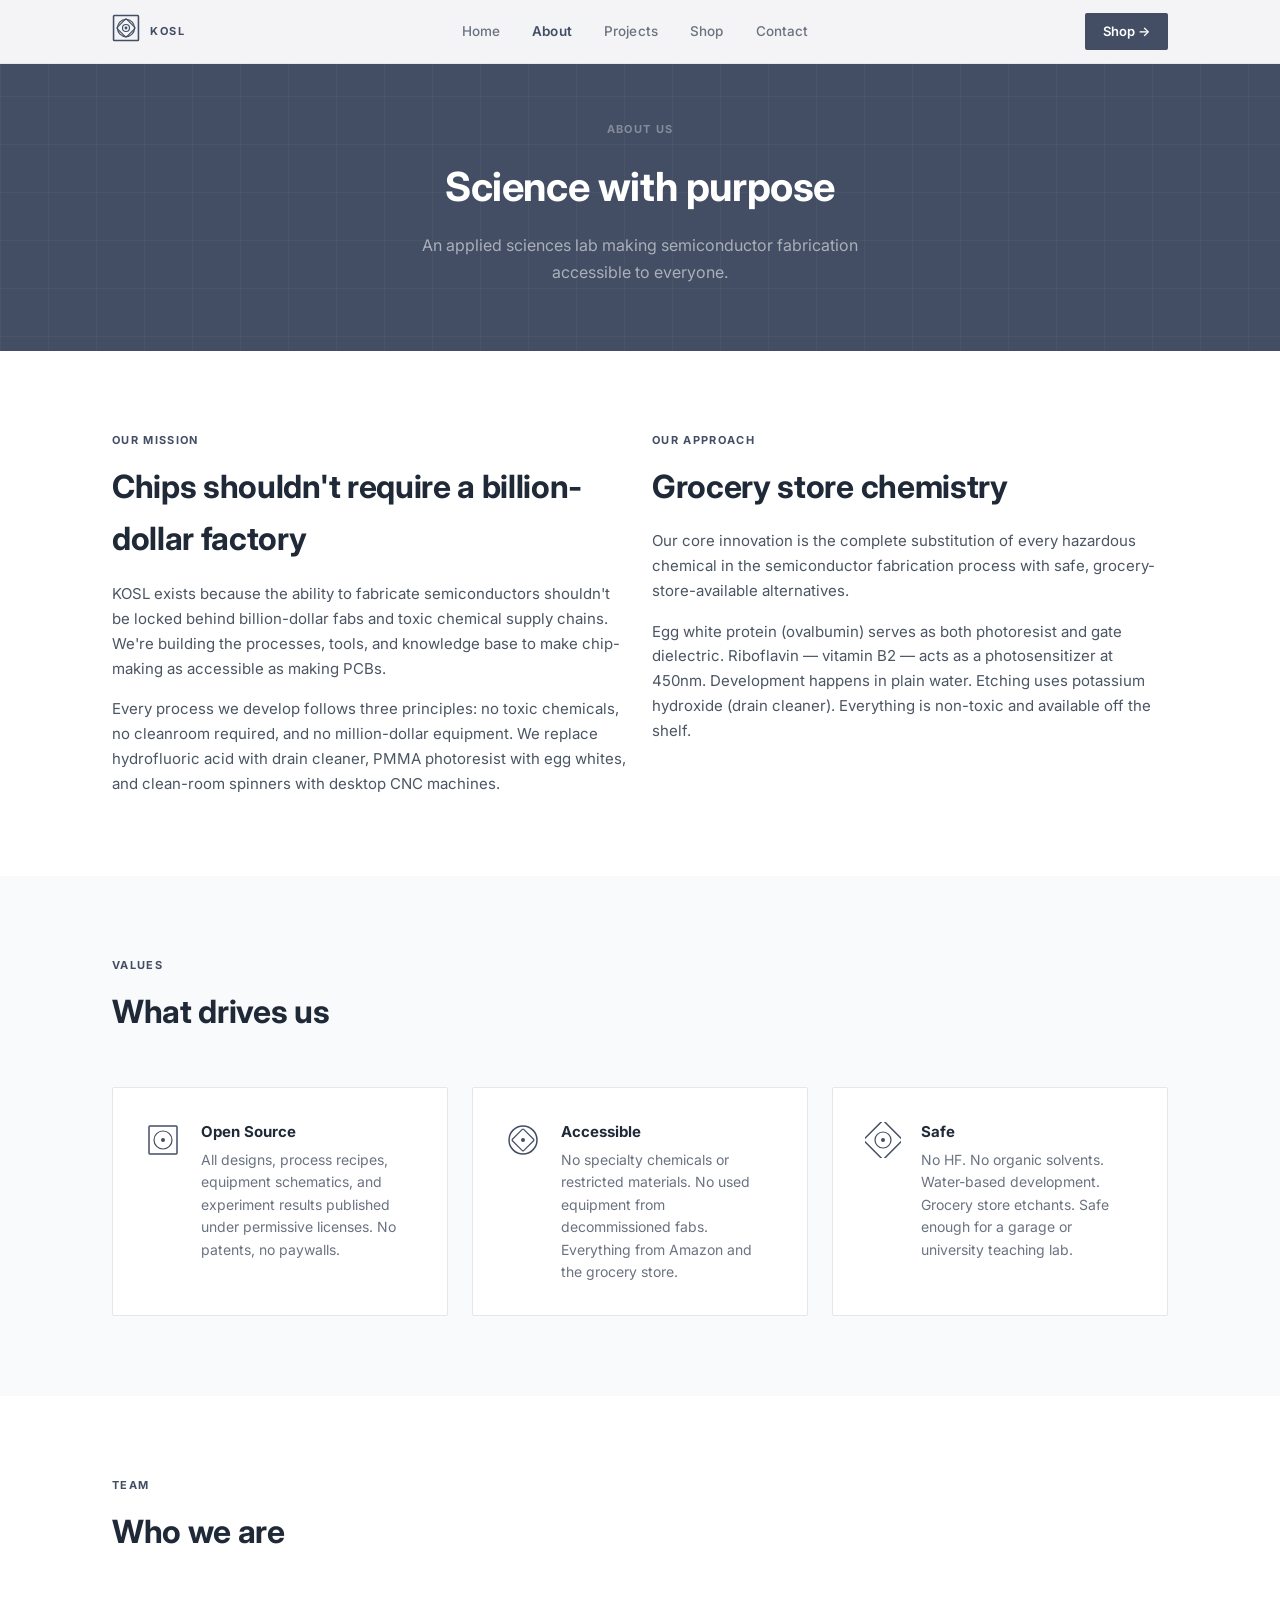
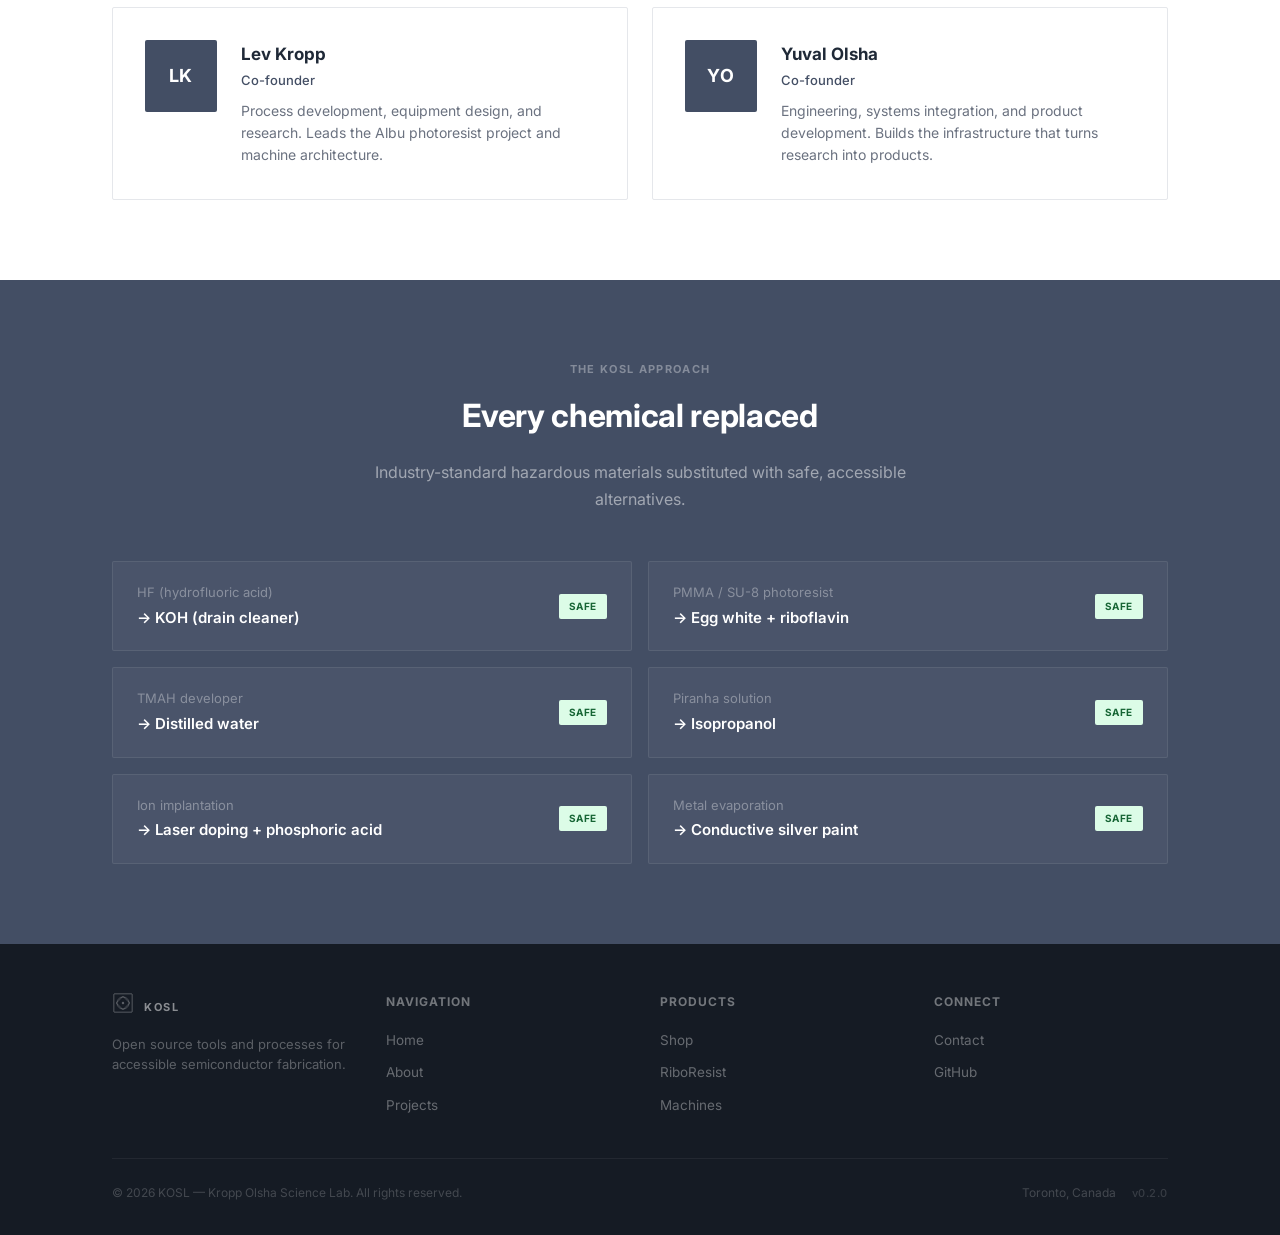
==== about.html @ 6e9d6ae6 "Rebuild as multi-page site with shop v0.2.0 Complete rewrite from single-page to 5-page professional" ====
<!DOCTYPE html>
<html lang="en">
<head>
    <meta charset="UTF-8">
    <meta name="viewport" content="width=device-width, initial-scale=1.0">
    <title>About — KOSL</title>
    <link rel="preconnect" href="https://fonts.googleapis.com">
    <link rel="preconnect" href="https://fonts.gstatic.com" crossorigin>
    <link href="https://fonts.googleapis.com/css2?family=Inter:wght@300;400;500;600;700&display=swap" rel="stylesheet">
    <link rel="icon" type="image/svg+xml" href="data:image/svg+xml,%3Csvg xmlns='http://www.w3.org/2000/svg' viewBox='0 0 32 32'%3E%3Crect x='2' y='2' width='28' height='28' rx='1' fill='none' stroke='%23434e64' stroke-width='2'/%3E%3Ccircle cx='16' cy='16' r='10' fill='none' stroke='%23434e64' stroke-width='1.5'/%3E%3Crect x='8.3' y='8.3' width='15.4' height='15.4' rx='1' fill='none' stroke='%23434e64' stroke-width='1.5' transform='rotate(45 16 16)'/%3E%3Ccircle cx='16' cy='16' r='4' fill='none' stroke='%23434e64' stroke-width='1.5'/%3E%3Ccircle cx='16' cy='16' r='1.5' fill='%23434e64'/%3E%3C/svg%3E">
    <link rel="stylesheet" href="style.css">
</head>
<body>
    <!-- Page Header -->
    <div class="page-header">
        <span class="label">About Us</span>
        <h1>Science with purpose</h1>
        <p>An applied sciences lab making semiconductor fabrication accessible to everyone.</p>
    </div>

    <!-- Mission -->
    <section class="section">
        <div class="container">
            <div class="grid-2 reveal">
                <div>
                    <div class="section-label">Our Mission</div>
                    <h2 class="section-heading">Chips shouldn't require a billion-dollar factory</h2>
                    <p style="margin-bottom: 16px;">
                        KOSL exists because the ability to fabricate semiconductors shouldn't be
                        locked behind billion-dollar fabs and toxic chemical supply chains. We're
                        building the processes, tools, and knowledge base to make chip-making as
                        accessible as making PCBs.
                    </p>
                    <p>
                        Every process we develop follows three principles: no toxic chemicals, no
                        cleanroom required, and no million-dollar equipment. We replace hydrofluoric
                        acid with drain cleaner, PMMA photoresist with egg whites, and clean-room
                        spinners with desktop CNC machines.
                    </p>
                </div>
                <div>
                    <div class="section-label">Our Approach</div>
                    <h2 class="section-heading">Grocery store chemistry</h2>
                    <p style="margin-bottom: 16px;">
                        Our core innovation is the complete substitution of every hazardous chemical
                        in the semiconductor fabrication process with safe, grocery-store-available
                        alternatives.
                    </p>
                    <p>
                        Egg white protein (ovalbumin) serves as both photoresist and gate dielectric.
                        Riboflavin — vitamin B2 — acts as a photosensitizer at 450nm. Development
                        happens in plain water. Etching uses potassium hydroxide (drain cleaner).
                        Everything is non-toxic and available off the shelf.
                    </p>
                </div>
            </div>
        </div>
    </section>

    <!-- Values -->
    <section class="section section-alt">
        <div class="container">
            <div class="section-header reveal">
                <div class="section-label">Values</div>
                <h2 class="section-heading">What drives us</h2>
            </div>
            <div class="grid-3 reveal">
                <div class="card">
                    <div class="value-card">
                        <svg class="value-icon" viewBox="0 0 36 36" width="36" height="36">
                            <rect x="4" y="4" width="28" height="28" rx="1" fill="none" stroke="var(--navy)" stroke-width="1.5"/>
                            <circle cx="18" cy="18" r="9" fill="none" stroke="var(--navy)" stroke-width="1.2"/>
                            <circle cx="18" cy="18" r="2" fill="var(--navy)"/>
                        </svg>
                        <div>
                            <h3>Open Source</h3>
                            <p>All designs, process recipes, equipment schematics, and experiment results published under permissive licenses. No patents, no paywalls.</p>
                        </div>
                    </div>
                </div>
                <div class="card">
                    <div class="value-card">
                        <svg class="value-icon" viewBox="0 0 36 36" width="36" height="36">
                            <circle cx="18" cy="18" r="14" fill="none" stroke="var(--navy)" stroke-width="1.5"/>
                            <rect x="10" y="10" width="16" height="16" rx="1" fill="none" stroke="var(--navy)" stroke-width="1.2" transform="rotate(45 18 18)"/>
                            <circle cx="18" cy="18" r="2" fill="var(--navy)"/>
                        </svg>
                        <div>
                            <h3>Accessible</h3>
                            <p>No specialty chemicals or restricted materials. No used equipment from decommissioned fabs. Everything from Amazon and the grocery store.</p>
                        </div>
                    </div>
                </div>
                <div class="card">
                    <div class="value-card">
                        <svg class="value-icon" viewBox="0 0 36 36" width="36" height="36">
                            <rect x="4" y="4" width="28" height="28" rx="1" fill="none" stroke="var(--navy)" stroke-width="1.5" transform="rotate(45 18 18)"/>
                            <circle cx="18" cy="18" r="8" fill="none" stroke="var(--navy)" stroke-width="1.2"/>
                            <circle cx="18" cy="18" r="2" fill="var(--navy)"/>
                        </svg>
                        <div>
                            <h3>Safe</h3>
                            <p>No HF. No organic solvents. Water-based development. Grocery store etchants. Safe enough for a garage or university teaching lab.</p>
                        </div>
                    </div>
                </div>
            </div>
        </div>
    </section>

    <!-- Team -->
    <section class="section">
        <div class="container">
            <div class="section-header reveal">
                <div class="section-label">Team</div>
                <h2 class="section-heading">Who we are</h2>
            </div>
            <div class="team-grid reveal">
                <div class="card">
                    <div class="team-card">
                        <div class="team-avatar">LK</div>
                        <div class="team-info">
                            <h3>Lev Kropp</h3>
                            <div class="role">Co-founder</div>
                            <p>Process development, equipment design, and research. Leads the Albu photoresist project and machine architecture.</p>
                        </div>
                    </div>
                </div>
                <div class="card">
                    <div class="team-card">
                        <div class="team-avatar">YO</div>
                        <div class="team-info">
                            <h3>Yuval Olsha</h3>
                            <div class="role">Co-founder</div>
                            <p>Engineering, systems integration, and product development. Builds the infrastructure that turns research into products.</p>
                        </div>
                    </div>
                </div>
            </div>
        </div>
    </section>

    <!-- Chemical Substitution -->
    <section class="section section-dark">
        <div class="container">
            <div class="section-header section-header-center reveal">
                <div class="section-label">The KOSL Approach</div>
                <h2 class="section-heading">Every chemical replaced</h2>
                <p class="section-desc">Industry-standard hazardous materials substituted with safe, accessible alternatives.</p>
            </div>
            <div class="grid-2 reveal" style="gap: 16px;">
                <div class="card card-dark" style="padding: 20px 24px;">
                    <div style="display: flex; justify-content: space-between; align-items: center;">
                        <div>
                            <div style="font-size: 13px; color: rgba(255,255,255,0.35); margin-bottom: 2px;">HF (hydrofluoric acid)</div>
                            <div style="font-size: 15px; font-weight: 600; color: white;">→ KOH (drain cleaner)</div>
                        </div>
                        <span class="badge badge-active" style="font-size: 10px;">Safe</span>
                    </div>
                </div>
                <div class="card card-dark" style="padding: 20px 24px;">
                    <div style="display: flex; justify-content: space-between; align-items: center;">
                        <div>
                            <div style="font-size: 13px; color: rgba(255,255,255,0.35); margin-bottom: 2px;">PMMA / SU-8 photoresist</div>
                            <div style="font-size: 15px; font-weight: 600; color: white;">→ Egg white + riboflavin</div>
                        </div>
                        <span class="badge badge-active" style="font-size: 10px;">Safe</span>
                    </div>
                </div>
                <div class="card card-dark" style="padding: 20px 24px;">
                    <div style="display: flex; justify-content: space-between; align-items: center;">
                        <div>
                            <div style="font-size: 13px; color: rgba(255,255,255,0.35); margin-bottom: 2px;">TMAH developer</div>
                            <div style="font-size: 15px; font-weight: 600; color: white;">→ Distilled water</div>
                        </div>
                        <span class="badge badge-active" style="font-size: 10px;">Safe</span>
                    </div>
                </div>
                <div class="card card-dark" style="padding: 20px 24px;">
                    <div style="display: flex; justify-content: space-between; align-items: center;">
                        <div>
                            <div style="font-size: 13px; color: rgba(255,255,255,0.35); margin-bottom: 2px;">Piranha solution</div>
                            <div style="font-size: 15px; font-weight: 600; color: white;">→ Isopropanol</div>
                        </div>
                        <span class="badge badge-active" style="font-size: 10px;">Safe</span>
                    </div>
                </div>
                <div class="card card-dark" style="padding: 20px 24px;">
                    <div style="display: flex; justify-content: space-between; align-items: center;">
                        <div>
                            <div style="font-size: 13px; color: rgba(255,255,255,0.35); margin-bottom: 2px;">Ion implantation</div>
                            <div style="font-size: 15px; font-weight: 600; color: white;">→ Laser doping + phosphoric acid</div>
                        </div>
                        <span class="badge badge-active" style="font-size: 10px;">Safe</span>
                    </div>
                </div>
                <div class="card card-dark" style="padding: 20px 24px;">
                    <div style="display: flex; justify-content: space-between; align-items: center;">
                        <div>
                            <div style="font-size: 13px; color: rgba(255,255,255,0.35); margin-bottom: 2px;">Metal evaporation</div>
                            <div style="font-size: 15px; font-weight: 600; color: white;">→ Conductive silver paint</div>
                        </div>
                        <span class="badge badge-active" style="font-size: 10px;">Safe</span>
                    </div>
                </div>
            </div>
        </div>
    </section>

    <script src="components.js"></script>
</body>
</html>
---- style.css ----
/* ═══════════════════════════════════════════════════
   KOSL — Kropp Olsha Science Lab
   Multi-page site stylesheet v0.2.0
   Brand: Inter, navy #434e64, square 2px radius,
   nested-geometry reticle motif
   ═══════════════════════════════════════════════════ */

*, *::before, *::after {
    margin: 0;
    padding: 0;
    box-sizing: border-box;
}

:root {
    --navy: #434e64;
    --navy-dark: #343d4f;
    --navy-darker: #2a3342;
    --navy-900: #1e2530;
    --navy-950: #151b24;
    --blue: #2563eb;
    --blue-dark: #1d4ed8;
    --blue-light: #dbeafe;
    --blue-50: #eff6ff;
    --green-light: #dcfce7;
    --green-dark: #166534;
    --amber-light: #fef3c7;
    --amber-dark: #92400e;
    --gray-50: #f9fafb;
    --gray-100: #f3f4f6;
    --gray-200: #e5e7eb;
    --gray-300: #d1d5db;
    --gray-400: #9ca3af;
    --gray-500: #6b7280;
    --gray-600: #4b5563;
    --gray-700: #374151;
    --gray-800: #1f2937;
    --gray-900: #111827;
    --white: #ffffff;
    --max-w: 1120px;
    --max-w-narrow: 720px;
    --nav-h: 64px;
    --transition: 0.25s ease;
}

html {
    scroll-behavior: smooth;
}

body {
    font-family: 'Inter', -apple-system, BlinkMacSystemFont, sans-serif;
    font-size: 15px;
    line-height: 1.65;
    color: var(--gray-600);
    background: var(--white);
    -webkit-font-smoothing: antialiased;
    -moz-osx-font-smoothing: grayscale;
}

a { color: var(--blue); text-decoration: none; }
a:hover { color: var(--blue-dark); }
img { max-width: 100%; display: block; }

/* ═══════════════ LAYOUT ═══════════════ */

.container {
    max-width: var(--max-w);
    margin: 0 auto;
    padding: 0 32px;
}

.container-narrow {
    max-width: var(--max-w-narrow);
    margin: 0 auto;
    padding: 0 32px;
}

/* ═══════════════ NAVIGATION ═══════════════ */

nav {
    position: fixed;
    top: 0;
    left: 0;
    right: 0;
    z-index: 100;
    height: var(--nav-h);
    background: rgba(255, 255, 255, 0.94);
    backdrop-filter: blur(16px);
    -webkit-backdrop-filter: blur(16px);
    border-bottom: 1px solid var(--gray-200);
}

.nav-inner {
    max-width: var(--max-w);
    margin: 0 auto;
    padding: 0 32px;
    height: 100%;
    display: flex;
    align-items: center;
    justify-content: space-between;
}

.nav-logo {
    display: flex;
    align-items: center;
    gap: 10px;
    text-decoration: none;
}

.nav-logo-text {
    font-size: 11px;
    font-weight: 700;
    letter-spacing: 0.14em;
    color: var(--navy);
    text-transform: uppercase;
}

.nav-links {
    display: flex;
    gap: 0;
    list-style: none;
}

.nav-links a {
    display: block;
    padding: 8px 16px;
    font-size: 13.5px;
    font-weight: 500;
    color: var(--gray-500);
    text-decoration: none;
    letter-spacing: 0.01em;
    border-radius: 2px;
    transition: color var(--transition), background var(--transition);
}

.nav-links a:hover {
    color: var(--gray-800);
    background: var(--gray-50);
}

.nav-links a.active {
    color: var(--navy);
    background: var(--gray-100);
    font-weight: 600;
}

.nav-cta {
    display: inline-flex;
    align-items: center;
    gap: 6px;
    padding: 8px 18px;
    background: var(--navy);
    color: var(--white) !important;
    font-size: 13px;
    font-weight: 600;
    border-radius: 2px;
    transition: background var(--transition);
    text-decoration: none;
}

.nav-cta:hover {
    background: var(--navy-dark) !important;
    color: var(--white) !important;
}

/* Mobile nav toggle */
.nav-toggle {
    display: none;
    background: none;
    border: none;
    cursor: pointer;
    padding: 8px;
    color: var(--navy);
}

.nav-toggle svg {
    width: 24px;
    height: 24px;
    stroke: currentColor;
    stroke-width: 2;
    fill: none;
}

/* ═══════════════ PAGE HEADER ═══════════════ */

.page-header {
    background: var(--navy);
    padding: 120px 32px 64px;
    text-align: center;
    position: relative;
    overflow: hidden;
}

.page-header::before {
    content: '';
    position: absolute;
    inset: 0;
    background-image:
        linear-gradient(rgba(255,255,255,0.03) 1px, transparent 1px),
        linear-gradient(90deg, rgba(255,255,255,0.03) 1px, transparent 1px);
    background-size: 48px 48px;
    pointer-events: none;
}

.page-header h1 {
    font-size: 40px;
    font-weight: 700;
    color: var(--white);
    letter-spacing: -0.01em;
    position: relative;
    margin-bottom: 12px;
}

.page-header p {
    font-size: 16px;
    color: rgba(255, 255, 255, 0.55);
    max-width: 480px;
    margin: 0 auto;
    position: relative;
    line-height: 1.7;
}

.page-header .label {
    font-size: 11px;
    font-weight: 700;
    letter-spacing: 0.12em;
    color: rgba(255, 255, 255, 0.35);
    text-transform: uppercase;
    margin-bottom: 16px;
    display: block;
    position: relative;
}

/* ═══════════════ HERO (Home only) ═══════════════ */

.hero {
    position: relative;
    background: var(--navy);
    min-height: 600px;
    display: flex;
    align-items: center;
    justify-content: center;
    text-align: center;
    padding: 140px 32px 100px;
    overflow: hidden;
}

.hero::before {
    content: '';
    position: absolute;
    inset: 0;
    background-image:
        linear-gradient(rgba(255,255,255,0.025) 1px, transparent 1px),
        linear-gradient(90deg, rgba(255,255,255,0.025) 1px, transparent 1px);
    background-size: 48px 48px;
    pointer-events: none;
}

#hero-canvas {
    position: absolute;
    inset: 0;
    width: 100%;
    height: 100%;
    pointer-events: none;
}

.hero-content {
    position: relative;
    z-index: 1;
    max-width: 680px;
}

.hero-mark {
    margin: 0 auto 32px;
    opacity: 0.85;
    animation: fadeIn 0.8s ease forwards;
}

.hero h1 {
    font-size: clamp(36px, 5vw, 52px);
    font-weight: 700;
    color: var(--white);
    letter-spacing: 0.06em;
    margin-bottom: 20px;
    animation: fadeUp 0.7s ease 0.15s both;
}

.hero-sub {
    font-size: 17px;
    font-weight: 400;
    color: rgba(255, 255, 255, 0.55);
    max-width: 480px;
    margin: 0 auto 40px;
    line-height: 1.75;
    animation: fadeUp 0.7s ease 0.3s both;
}

.hero-actions {
    display: flex;
    gap: 12px;
    justify-content: center;
    flex-wrap: wrap;
    animation: fadeUp 0.7s ease 0.45s both;
}

/* ═══════════════ BUTTONS ═══════════════ */

.btn {
    display: inline-flex;
    align-items: center;
    gap: 8px;
    padding: 12px 28px;
    font-family: inherit;
    font-size: 14px;
    font-weight: 600;
    border-radius: 2px;
    text-decoration: none;
    cursor: pointer;
    border: none;
    transition: all var(--transition);
}

.btn-primary {
    background: var(--white);
    color: var(--navy);
}

.btn-primary:hover {
    background: var(--gray-100);
    color: var(--navy-dark);
}

.btn-secondary {
    background: rgba(255, 255, 255, 0.08);
    color: rgba(255, 255, 255, 0.8);
    border: 1px solid rgba(255, 255, 255, 0.15);
}

.btn-secondary:hover {
    background: rgba(255, 255, 255, 0.14);
    color: var(--white);
}

.btn-navy {
    background: var(--navy);
    color: var(--white);
}

.btn-navy:hover {
    background: var(--navy-dark);
    color: var(--white);
}

.btn-outline {
    background: transparent;
    color: var(--navy);
    border: 1px solid var(--gray-300);
}

.btn-outline:hover {
    border-color: var(--navy);
    background: var(--gray-50);
    color: var(--navy);
}

.btn-sm {
    padding: 8px 18px;
    font-size: 13px;
}

.btn-lg {
    padding: 14px 36px;
    font-size: 15px;
}

.btn-block {
    width: 100%;
    justify-content: center;
}

/* ═══════════════ SECTIONS ═══════════════ */

.section {
    padding: 80px 0;
}

.section-alt {
    background: var(--gray-50);
}

.section-dark {
    background: var(--navy);
    color: var(--white);
}

.section-darker {
    background: var(--navy-900);
    color: var(--white);
}

.section-label {
    font-size: 11px;
    font-weight: 700;
    letter-spacing: 0.12em;
    text-transform: uppercase;
    color: var(--navy);
    margin-bottom: 12px;
}

.section-dark .section-label,
.section-darker .section-label {
    color: rgba(255, 255, 255, 0.35);
}

.section-heading {
    font-size: 32px;
    font-weight: 700;
    color: var(--gray-800);
    letter-spacing: -0.01em;
    margin-bottom: 16px;
}

.section-dark .section-heading,
.section-darker .section-heading {
    color: var(--white);
}

.section-desc {
    font-size: 16px;
    color: var(--gray-500);
    max-width: 540px;
    line-height: 1.7;
}

.section-dark .section-desc {
    color: rgba(255, 255, 255, 0.5);
}

.section-header {
    margin-bottom: 48px;
}

.section-header-center {
    text-align: center;
}

.section-header-center .section-desc {
    margin: 0 auto;
}

/* ═══════════════ GRID HELPERS ═══════════════ */

.grid-2 {
    display: grid;
    grid-template-columns: 1fr 1fr;
    gap: 24px;
}

.grid-3 {
    display: grid;
    grid-template-columns: repeat(3, 1fr);
    gap: 24px;
}

.grid-4 {
    display: grid;
    grid-template-columns: repeat(4, 1fr);
    gap: 24px;
}

/* ═══════════════ CARDS ═══════════════ */

.card {
    background: var(--white);
    border: 1px solid var(--gray-200);
    border-radius: 2px;
    padding: 32px;
    transition: box-shadow var(--transition), transform var(--transition), border-color var(--transition);
}

.card:hover {
    box-shadow: 0 8px 28px rgba(0, 0, 0, 0.08);
    transform: translateY(-2px);
    border-color: var(--gray-300);
}

.card-dark {
    background: rgba(255, 255, 255, 0.04);
    border-color: rgba(255, 255, 255, 0.08);
}

.card-dark:hover {
    background: rgba(255, 255, 255, 0.07);
    border-color: rgba(255, 255, 255, 0.14);
    box-shadow: 0 8px 28px rgba(0, 0, 0, 0.25);
}

.card-featured {
    border-color: var(--navy);
    position: relative;
}

.card-featured::before {
    content: '';
    position: absolute;
    top: 0;
    left: 0;
    right: 0;
    height: 3px;
    background: var(--navy);
}

/* ═══════════════ BADGES ═══════════════ */

.badge {
    display: inline-block;
    font-size: 11px;
    font-weight: 700;
    letter-spacing: 0.06em;
    text-transform: uppercase;
    padding: 4px 10px;
    border-radius: 2px;
}

.badge-active {
    background: var(--green-light);
    color: var(--green-dark);
}

.badge-upcoming {
    background: var(--gray-100);
    color: var(--gray-500);
}

.badge-dark-upcoming {
    background: rgba(255, 255, 255, 0.08);
    color: rgba(255, 255, 255, 0.5);
}

.badge-new {
    background: var(--blue-light);
    color: var(--blue);
}

/* ═══════════════ TAGS ═══════════════ */

.tag {
    display: inline-block;
    font-size: 12px;
    font-weight: 500;
    color: var(--navy);
    background: var(--blue-light);
    padding: 3px 10px;
    border-radius: 2px;
}

.tag-dark {
    background: rgba(255, 255, 255, 0.08);
    color: rgba(255, 255, 255, 0.5);
}

/* ═══════════════ HOME: INTRO STRIP ═══════════════ */

.intro-strip {
    border-bottom: 1px solid var(--gray-200);
}

.intro-grid {
    display: grid;
    grid-template-columns: repeat(3, 1fr);
    text-align: center;
}

.intro-item {
    padding: 40px 24px;
    border-right: 1px solid var(--gray-200);
}

.intro-item:last-child {
    border-right: none;
}

.intro-icon {
    margin: 0 auto 16px;
}

.intro-item strong {
    display: block;
    font-size: 15px;
    font-weight: 700;
    color: var(--gray-800);
    margin-bottom: 6px;
}

.intro-item span {
    font-size: 13px;
    color: var(--gray-500);
    line-height: 1.5;
}

/* ═══════════════ HOME: FEATURED PRODUCTS ═══════════════ */

.product-preview-card {
    padding: 0;
    overflow: hidden;
}

.product-preview-visual {
    background: var(--gray-50);
    padding: 40px;
    display: flex;
    align-items: center;
    justify-content: center;
    border-bottom: 1px solid var(--gray-200);
    min-height: 180px;
}

.product-preview-body {
    padding: 28px;
}

.product-preview-body h3 {
    font-size: 18px;
    font-weight: 700;
    color: var(--gray-800);
    margin-bottom: 8px;
}

.product-preview-body p {
    font-size: 14px;
    color: var(--gray-500);
    margin-bottom: 16px;
    line-height: 1.6;
}

.product-preview-footer {
    display: flex;
    align-items: center;
    justify-content: space-between;
}

.product-preview-price {
    font-size: 20px;
    font-weight: 700;
    color: var(--gray-800);
}

.product-preview-price small {
    font-size: 12px;
    font-weight: 500;
    color: var(--gray-400);
}

/* ═══════════════ HOME: CTA BANNER ═══════════════ */

.cta-banner {
    text-align: center;
    padding: 80px 32px;
}

.cta-banner h2 {
    font-size: 28px;
    font-weight: 700;
    color: var(--white);
    margin-bottom: 16px;
}

.cta-banner p {
    color: rgba(255, 255, 255, 0.5);
    margin-bottom: 32px;
    font-size: 16px;
}

/* ═══════════════ ABOUT: TEAM ═══════════════ */

.team-grid {
    display: grid;
    grid-template-columns: repeat(2, 1fr);
    gap: 24px;
}

.team-card {
    display: flex;
    gap: 24px;
    align-items: flex-start;
}

.team-avatar {
    width: 72px;
    height: 72px;
    border-radius: 2px;
    background: var(--navy);
    color: var(--white);
    display: flex;
    align-items: center;
    justify-content: center;
    font-size: 18px;
    font-weight: 700;
    letter-spacing: 0.04em;
    flex-shrink: 0;
}

.team-info h3 {
    font-size: 17px;
    font-weight: 700;
    color: var(--gray-800);
    margin-bottom: 2px;
}

.team-info .role {
    font-size: 13px;
    font-weight: 500;
    color: var(--navy);
    margin-bottom: 8px;
}

.team-info p {
    font-size: 14px;
    color: var(--gray-500);
    line-height: 1.6;
}

/* ═══════════════ ABOUT: VALUES ═══════════════ */

.value-card {
    display: flex;
    gap: 20px;
    align-items: flex-start;
}

.value-icon {
    flex-shrink: 0;
    margin-top: 2px;
}

.value-card h3 {
    font-size: 15px;
    font-weight: 700;
    color: var(--gray-800);
    margin-bottom: 4px;
}

.value-card p {
    font-size: 14px;
    color: var(--gray-500);
    line-height: 1.6;
}

/* ═══════════════ ABOUT: STATS ═══════════════ */

.stat-grid {
    display: grid;
    grid-template-columns: repeat(4, 1fr);
    gap: 0;
    border: 1px solid var(--gray-200);
    border-radius: 2px;
    overflow: hidden;
}

.stat-item {
    padding: 32px 24px;
    text-align: center;
    border-right: 1px solid var(--gray-200);
}

.stat-item:last-child {
    border-right: none;
}

.stat-value {
    font-size: 32px;
    font-weight: 700;
    color: var(--navy);
    margin-bottom: 4px;
}

.stat-label {
    font-size: 13px;
    font-weight: 500;
    color: var(--gray-500);
}

/* ═══════════════ PROJECTS: TIMELINE ═══════════════ */

.timeline {
    position: relative;
    padding-left: 48px;
}

.timeline::before {
    content: '';
    position: absolute;
    left: 15px;
    top: 8px;
    bottom: 8px;
    width: 2px;
    background: var(--gray-200);
}

.timeline-item {
    position: relative;
    margin-bottom: 48px;
}

.timeline-item:last-child {
    margin-bottom: 0;
}

.timeline-dot {
    position: absolute;
    left: -48px;
    top: 4px;
    width: 32px;
    height: 32px;
    border-radius: 50%;
    background: var(--gray-100);
    border: 2px solid var(--gray-300);
    display: flex;
    align-items: center;
    justify-content: center;
}

.timeline-dot.active {
    background: var(--navy);
    border-color: var(--navy);
}

.timeline-dot.active::after {
    content: '';
    width: 8px;
    height: 8px;
    border-radius: 50%;
    background: var(--white);
}

.timeline-dot::after {
    content: '';
    width: 8px;
    height: 8px;
    border-radius: 50%;
    background: var(--gray-400);
}

.timeline-phase {
    font-size: 11px;
    font-weight: 700;
    letter-spacing: 0.1em;
    text-transform: uppercase;
    color: var(--navy);
    margin-bottom: 6px;
}

.timeline-title {
    font-size: 20px;
    font-weight: 700;
    color: var(--gray-800);
    margin-bottom: 8px;
}

.timeline-desc {
    font-size: 14px;
    color: var(--gray-500);
    line-height: 1.7;
    max-width: 560px;
}

.timeline-tags {
    display: flex;
    gap: 8px;
    flex-wrap: wrap;
    margin-top: 12px;
}

/* ═══════════════ PROJECTS: PROJECT CARDS ═══════════════ */

.project-card-icon {
    margin-bottom: 20px;
}

.project-card h3 {
    font-size: 22px;
    font-weight: 700;
    color: var(--gray-800);
    margin-bottom: 6px;
}

.project-card .project-tagline {
    font-size: 14px;
    font-weight: 500;
    color: var(--navy);
    margin-bottom: 12px;
}

.project-card p {
    font-size: 14px;
    color: var(--gray-500);
    line-height: 1.7;
    margin-bottom: 16px;
}

.project-card-footer {
    display: flex;
    gap: 8px;
    flex-wrap: wrap;
}

/* ═══════════════ SHOP: PRODUCT CARDS ═══════════════ */

.shop-grid {
    display: grid;
    grid-template-columns: repeat(auto-fill, minmax(320px, 1fr));
    gap: 24px;
}

.shop-card {
    display: flex;
    flex-direction: column;
}

.shop-card-visual {
    background: var(--gray-50);
    border-bottom: 1px solid var(--gray-200);
    padding: 48px 32px;
    display: flex;
    align-items: center;
    justify-content: center;
    min-height: 200px;
}

.shop-card-body {
    padding: 28px;
    flex: 1;
    display: flex;
    flex-direction: column;
}

.shop-card-status {
    margin-bottom: 12px;
}

.shop-card-body h3 {
    font-size: 20px;
    font-weight: 700;
    color: var(--gray-800);
    margin-bottom: 8px;
}

.shop-card-body .shop-tagline {
    font-size: 13px;
    font-weight: 500;
    color: var(--navy);
    margin-bottom: 12px;
}

.shop-card-body p {
    font-size: 14px;
    color: var(--gray-500);
    line-height: 1.65;
    margin-bottom: 20px;
    flex: 1;
}

.shop-specs {
    list-style: none;
    margin-bottom: 24px;
}

.shop-specs li {
    font-size: 13px;
    color: var(--gray-600);
    padding: 6px 0;
    border-bottom: 1px solid var(--gray-100);
    display: flex;
    align-items: center;
    gap: 8px;
}

.shop-specs li::before {
    content: '';
    width: 4px;
    height: 4px;
    border-radius: 50%;
    background: var(--navy);
    flex-shrink: 0;
}

.shop-pricing {
    padding-top: 20px;
    border-top: 1px solid var(--gray-200);
    display: flex;
    align-items: flex-end;
    justify-content: space-between;
    gap: 12px;
}

.shop-price {
    font-size: 28px;
    font-weight: 700;
    color: var(--gray-800);
    line-height: 1;
}

.shop-price small {
    font-size: 13px;
    font-weight: 500;
    color: var(--gray-400);
    display: block;
    margin-top: 2px;
}

/* Tier pricing inside a card */
.shop-tiers {
    margin-bottom: 20px;
}

.shop-tier {
    display: flex;
    justify-content: space-between;
    align-items: center;
    padding: 10px 0;
    border-bottom: 1px solid var(--gray-100);
}

.shop-tier:last-child {
    border-bottom: none;
}

.shop-tier-name {
    font-size: 14px;
    font-weight: 500;
    color: var(--gray-700);
}

.shop-tier-name span {
    font-size: 12px;
    font-weight: 400;
    color: var(--gray-400);
    display: block;
}

.shop-tier-price {
    font-size: 16px;
    font-weight: 700;
    color: var(--gray-800);
}

.shop-tier-price.free {
    color: var(--green-dark);
}

/* ═══════════════ CONTACT ═══════════════ */

.contact-grid {
    display: grid;
    grid-template-columns: 1fr 1fr;
    gap: 48px;
}

.contact-form label {
    display: block;
    font-size: 13px;
    font-weight: 600;
    color: var(--gray-700);
    margin-bottom: 6px;
}

.contact-form input,
.contact-form textarea {
    width: 100%;
    padding: 10px 14px;
    font-family: inherit;
    font-size: 14px;
    color: var(--gray-800);
    background: var(--white);
    border: 1px solid var(--gray-300);
    border-radius: 2px;
    outline: none;
    transition: border-color var(--transition);
    margin-bottom: 16px;
}

.contact-form input:focus,
.contact-form textarea:focus {
    border-color: var(--navy);
}

.contact-form textarea {
    min-height: 120px;
    resize: vertical;
}

.contact-info-card {
    padding: 28px;
    margin-bottom: 16px;
}

.contact-info-card h3 {
    font-size: 15px;
    font-weight: 700;
    color: var(--gray-800);
    margin-bottom: 8px;
}

.contact-info-card p {
    font-size: 14px;
    color: var(--gray-500);
    line-height: 1.6;
}

.contact-info-card a {
    font-weight: 500;
}

/* ═══════════════ FOOTER ═══════════════ */

footer {
    background: var(--navy-950);
    padding: 48px 0 32px;
}

.footer-inner {
    max-width: var(--max-w);
    margin: 0 auto;
    padding: 0 32px;
}

.footer-top {
    display: grid;
    grid-template-columns: 1fr 1fr 1fr 1fr;
    gap: 40px;
    padding-bottom: 32px;
    border-bottom: 1px solid rgba(255, 255, 255, 0.06);
    margin-bottom: 24px;
}

.footer-brand {
    display: flex;
    flex-direction: column;
    gap: 12px;
}

.footer-brand-row {
    display: flex;
    align-items: center;
    gap: 10px;
}

.footer-brand-name {
    font-size: 11px;
    font-weight: 700;
    letter-spacing: 0.14em;
    color: rgba(255, 255, 255, 0.5);
    text-transform: uppercase;
}

.footer-brand p {
    font-size: 13px;
    color: rgba(255, 255, 255, 0.3);
    line-height: 1.6;
}

.footer-col h4 {
    font-size: 12px;
    font-weight: 700;
    letter-spacing: 0.08em;
    text-transform: uppercase;
    color: rgba(255, 255, 255, 0.4);
    margin-bottom: 16px;
}

.footer-col ul {
    list-style: none;
}

.footer-col ul li {
    margin-bottom: 8px;
}

.footer-col ul a {
    font-size: 13.5px;
    color: rgba(255, 255, 255, 0.35);
    text-decoration: none;
    transition: color var(--transition);
}

.footer-col ul a:hover {
    color: rgba(255, 255, 255, 0.7);
}

.footer-bottom {
    display: flex;
    justify-content: space-between;
    align-items: center;
}

.footer-copy {
    font-size: 12px;
    color: rgba(255, 255, 255, 0.2);
}

.footer-meta {
    display: flex;
    align-items: center;
    gap: 16px;
}

.footer-location {
    font-size: 12px;
    color: rgba(255, 255, 255, 0.2);
}

.footer-version {
    font-size: 11px;
    font-weight: 500;
    color: rgba(255, 255, 255, 0.15);
    letter-spacing: 0.05em;
}

/* ═══════════════ SCROLL REVEAL ═══════════════ */

.reveal {
    opacity: 0;
    transform: translateY(24px);
    transition: opacity 0.6s ease, transform 0.6s ease;
}

.reveal.visible {
    opacity: 1;
    transform: translateY(0);
}

/* ═══════════════ ANIMATIONS ═══════════════ */

@keyframes fadeUp {
    from { opacity: 0; transform: translateY(20px); }
    to { opacity: 1; transform: translateY(0); }
}

@keyframes fadeIn {
    from { opacity: 0; }
    to { opacity: 0.85; }
}

/* ═══════════════ RESPONSIVE ═══════════════ */

@media (max-width: 900px) {
    .grid-3, .grid-4, .stat-grid {
        grid-template-columns: repeat(2, 1fr);
    }

    .footer-top {
        grid-template-columns: 1fr 1fr;
        gap: 32px;
    }

    .team-grid {
        grid-template-columns: 1fr;
    }

    .contact-grid {
        grid-template-columns: 1fr;
    }

    .intro-grid {
        grid-template-columns: 1fr;
    }

    .intro-item {
        border-right: none;
        border-bottom: 1px solid var(--gray-200);
        padding: 28px 24px;
    }

    .intro-item:last-child {
        border-bottom: none;
    }
}

@media (max-width: 768px) {
    .hero {
        min-height: 500px;
        padding: 120px 24px 80px;
    }

    .page-header {
        padding: 100px 24px 48px;
    }

    .page-header h1 {
        font-size: 32px;
    }

    .section {
        padding: 56px 0;
    }

    .container, .container-narrow {
        padding: 0 20px;
    }

    .grid-2 {
        grid-template-columns: 1fr;
    }

    .shop-grid {
        grid-template-columns: 1fr;
    }

    .nav-links {
        display: none;
    }

    .nav-cta {
        display: none;
    }

    .nav-toggle {
        display: block;
    }

    .nav-links.open {
        display: flex;
        flex-direction: column;
        position: absolute;
        top: var(--nav-h);
        left: 0;
        right: 0;
        background: var(--white);
        border-bottom: 1px solid var(--gray-200);
        padding: 12px 16px;
        box-shadow: 0 8px 24px rgba(0,0,0,0.06);
    }

    .nav-links.open .nav-cta {
        display: inline-flex;
        width: fit-content;
        margin-top: 8px;
    }

    .footer-top {
        grid-template-columns: 1fr;
        gap: 24px;
    }

    .footer-bottom {
        flex-direction: column;
        gap: 8px;
        text-align: center;
    }

    .stat-grid {
        grid-template-columns: repeat(2, 1fr);
    }

    .stat-item {
        border-bottom: 1px solid var(--gray-200);
    }

    .stat-item:nth-child(3),
    .stat-item:nth-child(4) {
        border-bottom: none;
    }

    .stat-item:nth-child(2n) {
        border-right: none;
    }
}

@media (max-width: 480px) {
    .hero h1 {
        font-size: 28px;
        letter-spacing: 0.03em;
    }

    .hero-mark {
        width: 80px;
        height: 80px;
    }

    .hero-sub {
        font-size: 15px;
    }

    .section-heading {
        font-size: 26px;
    }

    .stat-grid {
        grid-template-columns: 1fr;
    }

    .stat-item {
        border-right: none;
        border-bottom: 1px solid var(--gray-200);
    }

    .stat-item:last-child {
        border-bottom: none;
    }
}
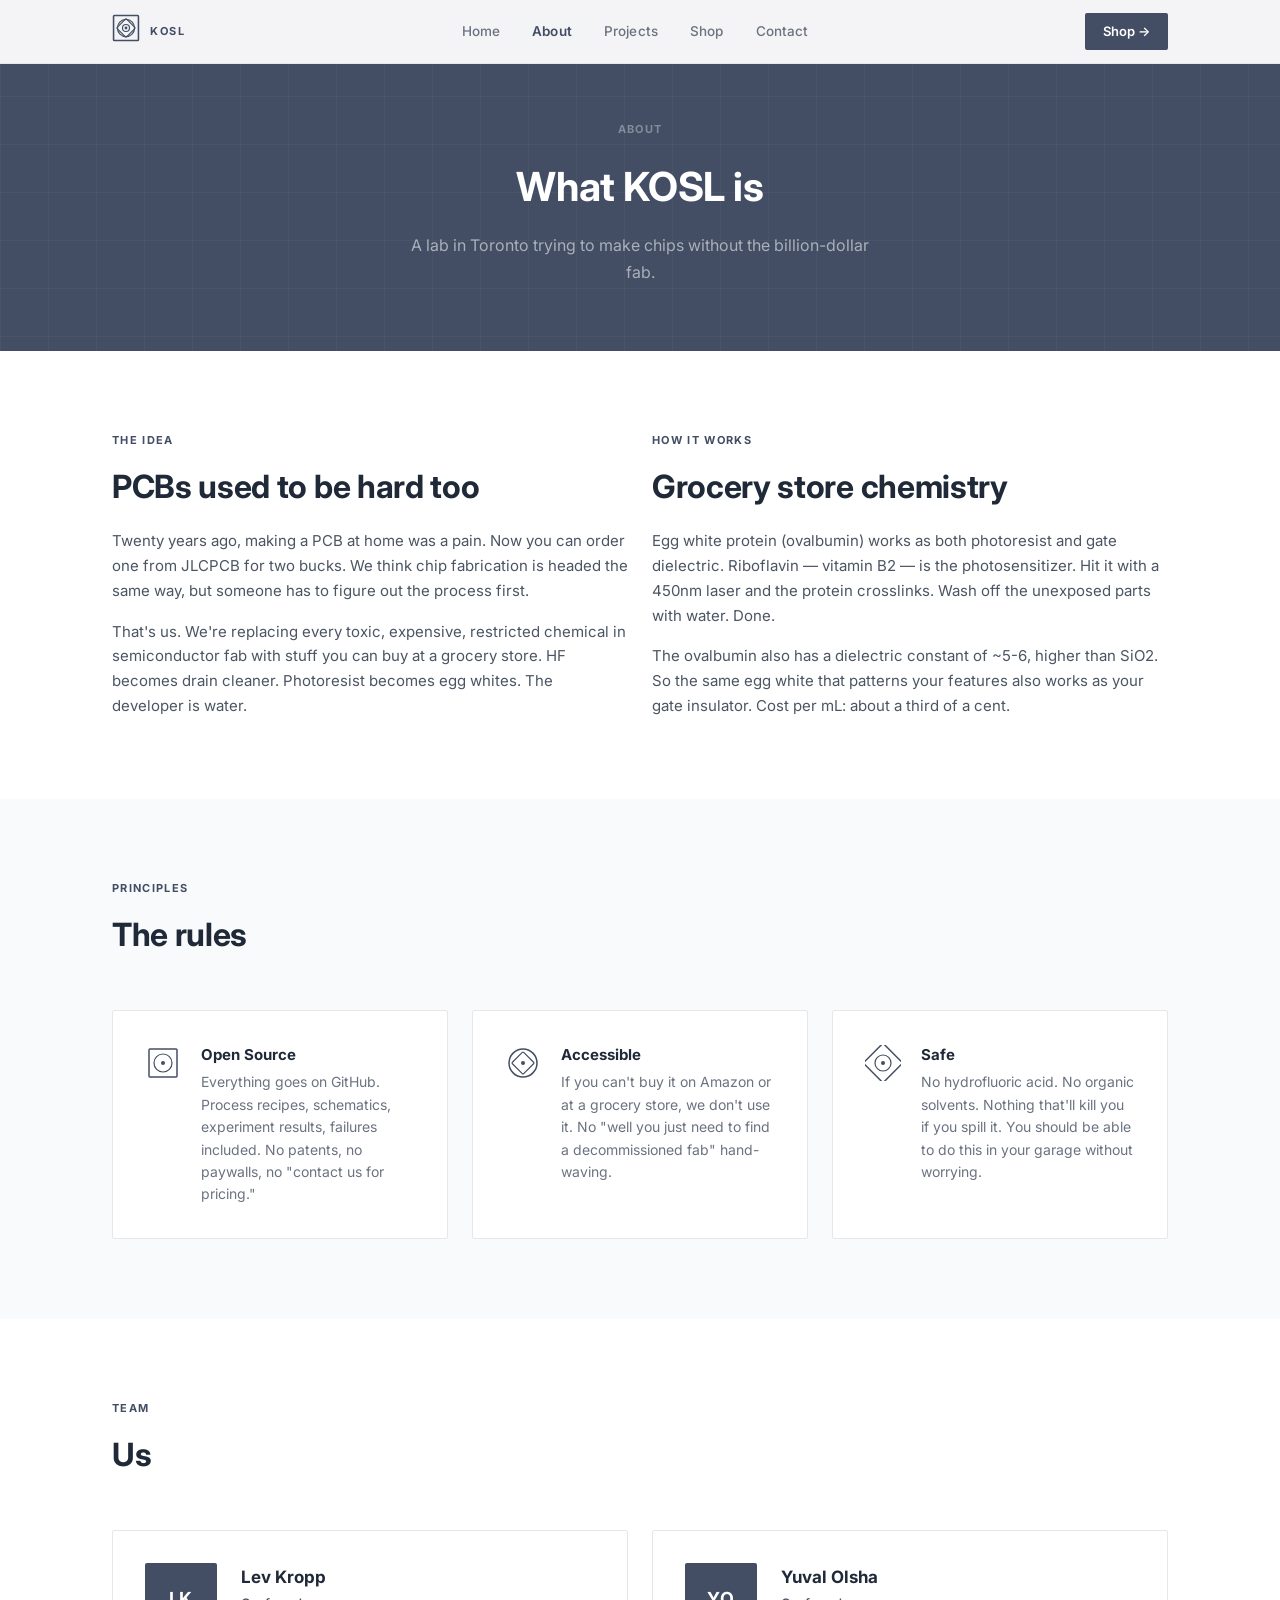
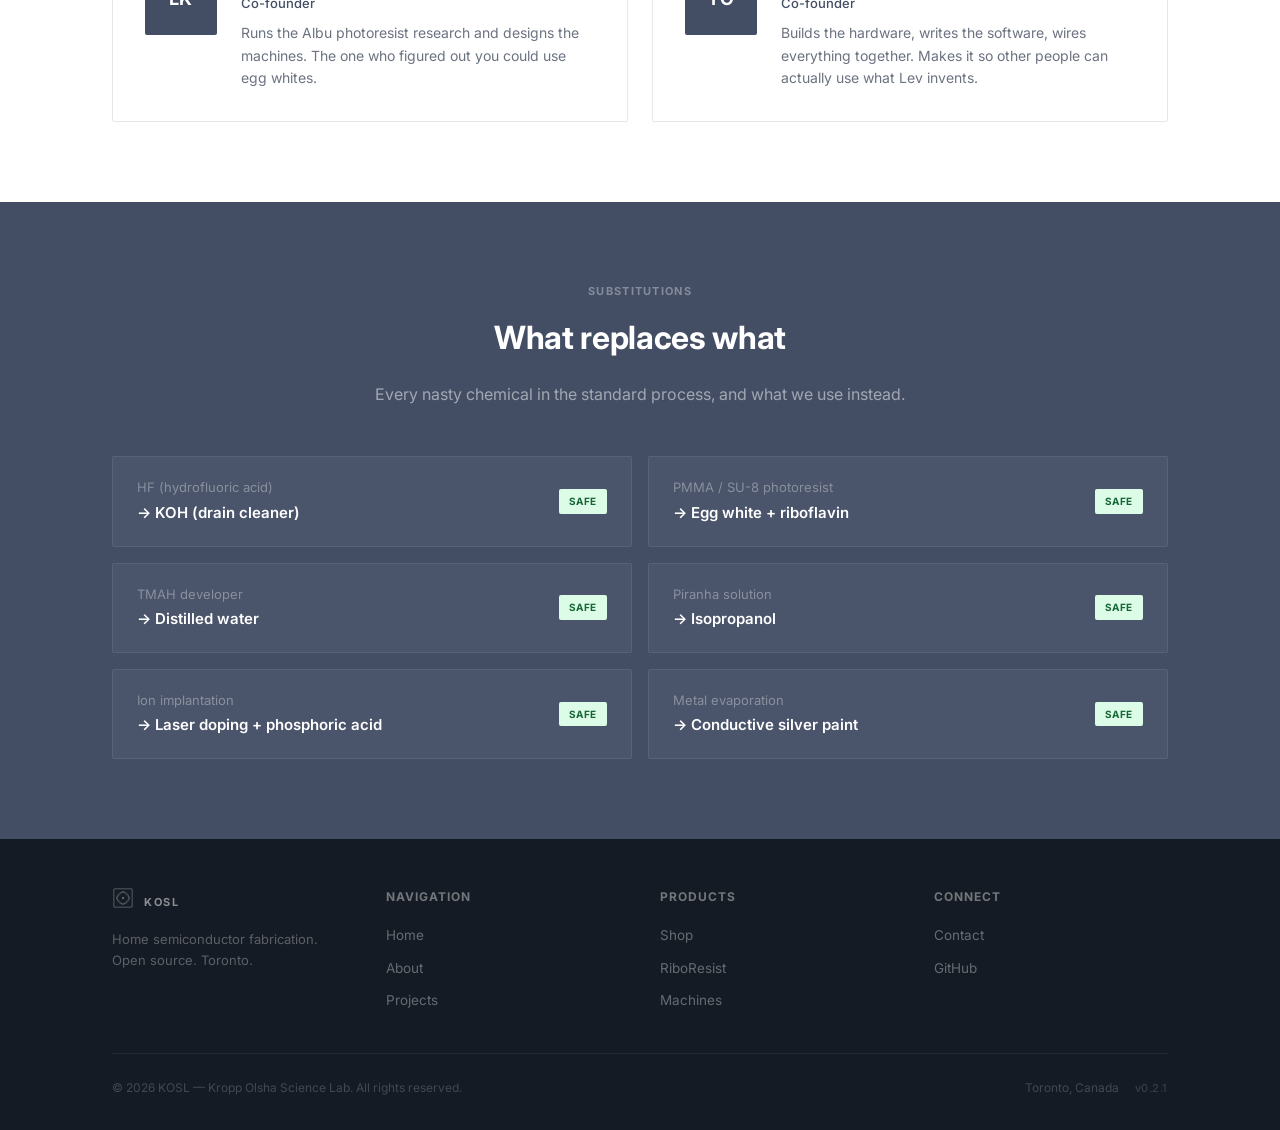
==== commit 9d9e2a48: "Rewrite all copy to not sound like AI wrote it v0.2.1 Gutted every piece of corporate-speak, generic" ====
--- a/about.html
+++ b/about.html
@@ -13,9 +13,9 @@
 <body>
     <!-- Page Header -->
     <div class="page-header">
-        <span class="label">About Us</span>
-        <h1>Science with purpose</h1>
-        <p>An applied sciences lab making semiconductor fabrication accessible to everyone.</p>
+        <span class="label">About</span>
+        <h1>What KOSL is</h1>
+        <p>A lab in Toronto trying to make chips without the billion-dollar fab.</p>
     </div>
 
     <!-- Mission -->
@@ -23,34 +23,31 @@
         <div class="container">
             <div class="grid-2 reveal">
                 <div>
-                    <div class="section-label">Our Mission</div>
-                    <h2 class="section-heading">Chips shouldn't require a billion-dollar factory</h2>
+                    <div class="section-label">The idea</div>
+                    <h2 class="section-heading">PCBs used to be hard too</h2>
                     <p style="margin-bottom: 16px;">
-                        KOSL exists because the ability to fabricate semiconductors shouldn't be
-                        locked behind billion-dollar fabs and toxic chemical supply chains. We're
-                        building the processes, tools, and knowledge base to make chip-making as
-                        accessible as making PCBs.
+                        Twenty years ago, making a PCB at home was a pain. Now you can
+                        order one from JLCPCB for two bucks. We think chip fabrication
+                        is headed the same way, but someone has to figure out the process first.
                     </p>
                     <p>
-                        Every process we develop follows three principles: no toxic chemicals, no
-                        cleanroom required, and no million-dollar equipment. We replace hydrofluoric
-                        acid with drain cleaner, PMMA photoresist with egg whites, and clean-room
-                        spinners with desktop CNC machines.
+                        That's us. We're replacing every toxic, expensive, restricted chemical
+                        in semiconductor fab with stuff you can buy at a grocery store. HF becomes
+                        drain cleaner. Photoresist becomes egg whites. The developer is water.
                     </p>
                 </div>
                 <div>
-                    <div class="section-label">Our Approach</div>
+                    <div class="section-label">How it works</div>
                     <h2 class="section-heading">Grocery store chemistry</h2>
                     <p style="margin-bottom: 16px;">
-                        Our core innovation is the complete substitution of every hazardous chemical
-                        in the semiconductor fabrication process with safe, grocery-store-available
-                        alternatives.
+                        Egg white protein (ovalbumin) works as both photoresist and gate dielectric.
+                        Riboflavin — vitamin B2 — is the photosensitizer. Hit it with a 450nm laser
+                        and the protein crosslinks. Wash off the unexposed parts with water. Done.
                     </p>
                     <p>
-                        Egg white protein (ovalbumin) serves as both photoresist and gate dielectric.
-                        Riboflavin — vitamin B2 — acts as a photosensitizer at 450nm. Development
-                        happens in plain water. Etching uses potassium hydroxide (drain cleaner).
-                        Everything is non-toxic and available off the shelf.
+                        The ovalbumin also has a dielectric constant of ~5-6, higher than SiO2.
+                        So the same egg white that patterns your features also works as your
+                        gate insulator. Cost per mL: about a third of a cent.
                     </p>
                 </div>
             </div>
@@ -61,8 +58,8 @@
     <section class="section section-alt">
         <div class="container">
             <div class="section-header reveal">
-                <div class="section-label">Values</div>
-                <h2 class="section-heading">What drives us</h2>
+                <div class="section-label">Principles</div>
+                <h2 class="section-heading">The rules</h2>
             </div>
             <div class="grid-3 reveal">
                 <div class="card">
@@ -74,7 +71,7 @@
                         </svg>
                         <div>
                             <h3>Open Source</h3>
-                            <p>All designs, process recipes, equipment schematics, and experiment results published under permissive licenses. No patents, no paywalls.</p>
+                            <p>Everything goes on GitHub. Process recipes, schematics, experiment results, failures included. No patents, no paywalls, no "contact us for pricing."</p>
                         </div>
                     </div>
                 </div>
@@ -87,7 +84,7 @@
                         </svg>
                         <div>
                             <h3>Accessible</h3>
-                            <p>No specialty chemicals or restricted materials. No used equipment from decommissioned fabs. Everything from Amazon and the grocery store.</p>
+                            <p>If you can't buy it on Amazon or at a grocery store, we don't use it. No "well you just need to find a decommissioned fab" hand-waving.</p>
                         </div>
                     </div>
                 </div>
@@ -100,7 +97,7 @@
                         </svg>
                         <div>
                             <h3>Safe</h3>
-                            <p>No HF. No organic solvents. Water-based development. Grocery store etchants. Safe enough for a garage or university teaching lab.</p>
+                            <p>No hydrofluoric acid. No organic solvents. Nothing that'll kill you if you spill it. You should be able to do this in your garage without worrying.</p>
                         </div>
                     </div>
                 </div>
@@ -113,7 +110,7 @@
         <div class="container">
             <div class="section-header reveal">
                 <div class="section-label">Team</div>
-                <h2 class="section-heading">Who we are</h2>
+                <h2 class="section-heading">Us</h2>
             </div>
             <div class="team-grid reveal">
                 <div class="card">
@@ -122,7 +119,7 @@
                         <div class="team-info">
                             <h3>Lev Kropp</h3>
                             <div class="role">Co-founder</div>
-                            <p>Process development, equipment design, and research. Leads the Albu photoresist project and machine architecture.</p>
+                            <p>Runs the Albu photoresist research and designs the machines. The one who figured out you could use egg whites.</p>
                         </div>
                     </div>
                 </div>
@@ -132,7 +129,7 @@
                         <div class="team-info">
                             <h3>Yuval Olsha</h3>
                             <div class="role">Co-founder</div>
-                            <p>Engineering, systems integration, and product development. Builds the infrastructure that turns research into products.</p>
+                            <p>Builds the hardware, writes the software, wires everything together. Makes it so other people can actually use what Lev invents.</p>
                         </div>
                     </div>
                 </div>
@@ -144,9 +141,9 @@
     <section class="section section-dark">
         <div class="container">
             <div class="section-header section-header-center reveal">
-                <div class="section-label">The KOSL Approach</div>
-                <h2 class="section-heading">Every chemical replaced</h2>
-                <p class="section-desc">Industry-standard hazardous materials substituted with safe, accessible alternatives.</p>
+                <div class="section-label">Substitutions</div>
+                <h2 class="section-heading">What replaces what</h2>
+                <p class="section-desc">Every nasty chemical in the standard process, and what we use instead.</p>
             </div>
             <div class="grid-2 reveal" style="gap: 16px;">
                 <div class="card card-dark" style="padding: 20px 24px;">
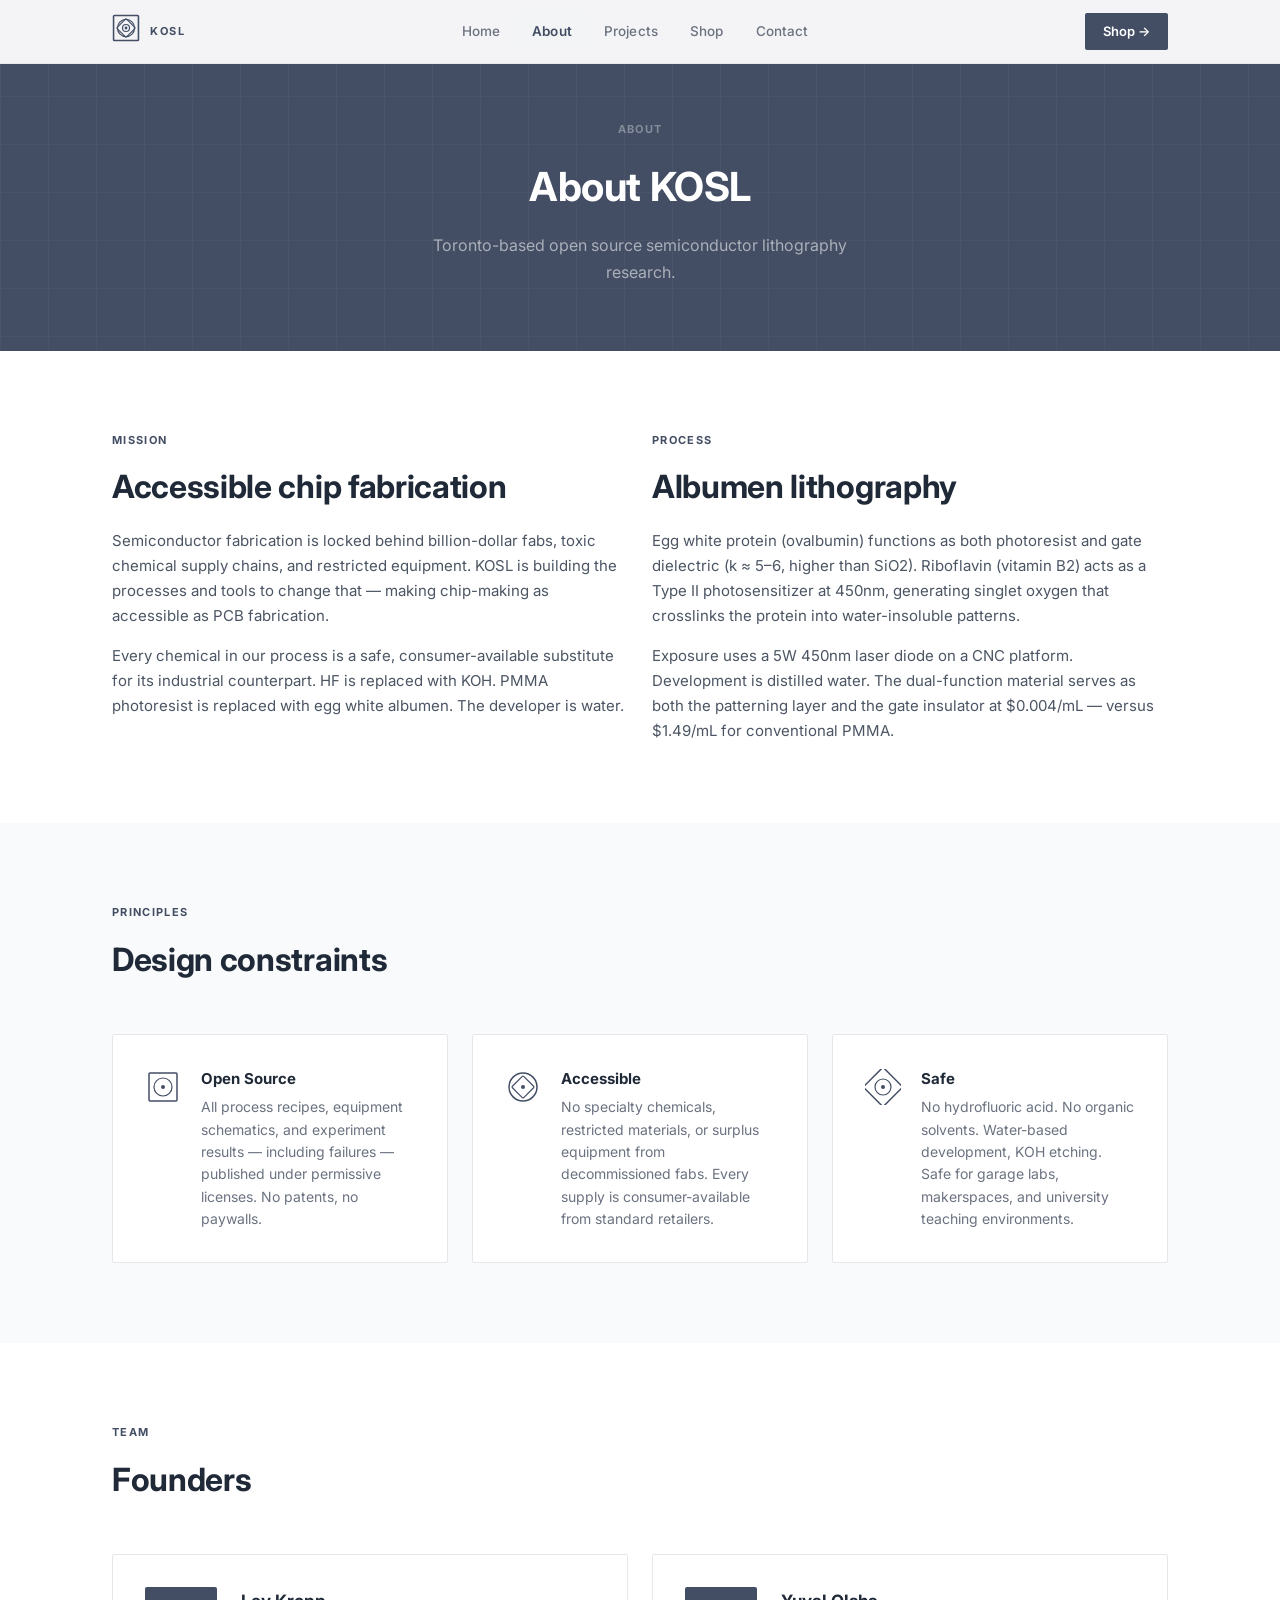
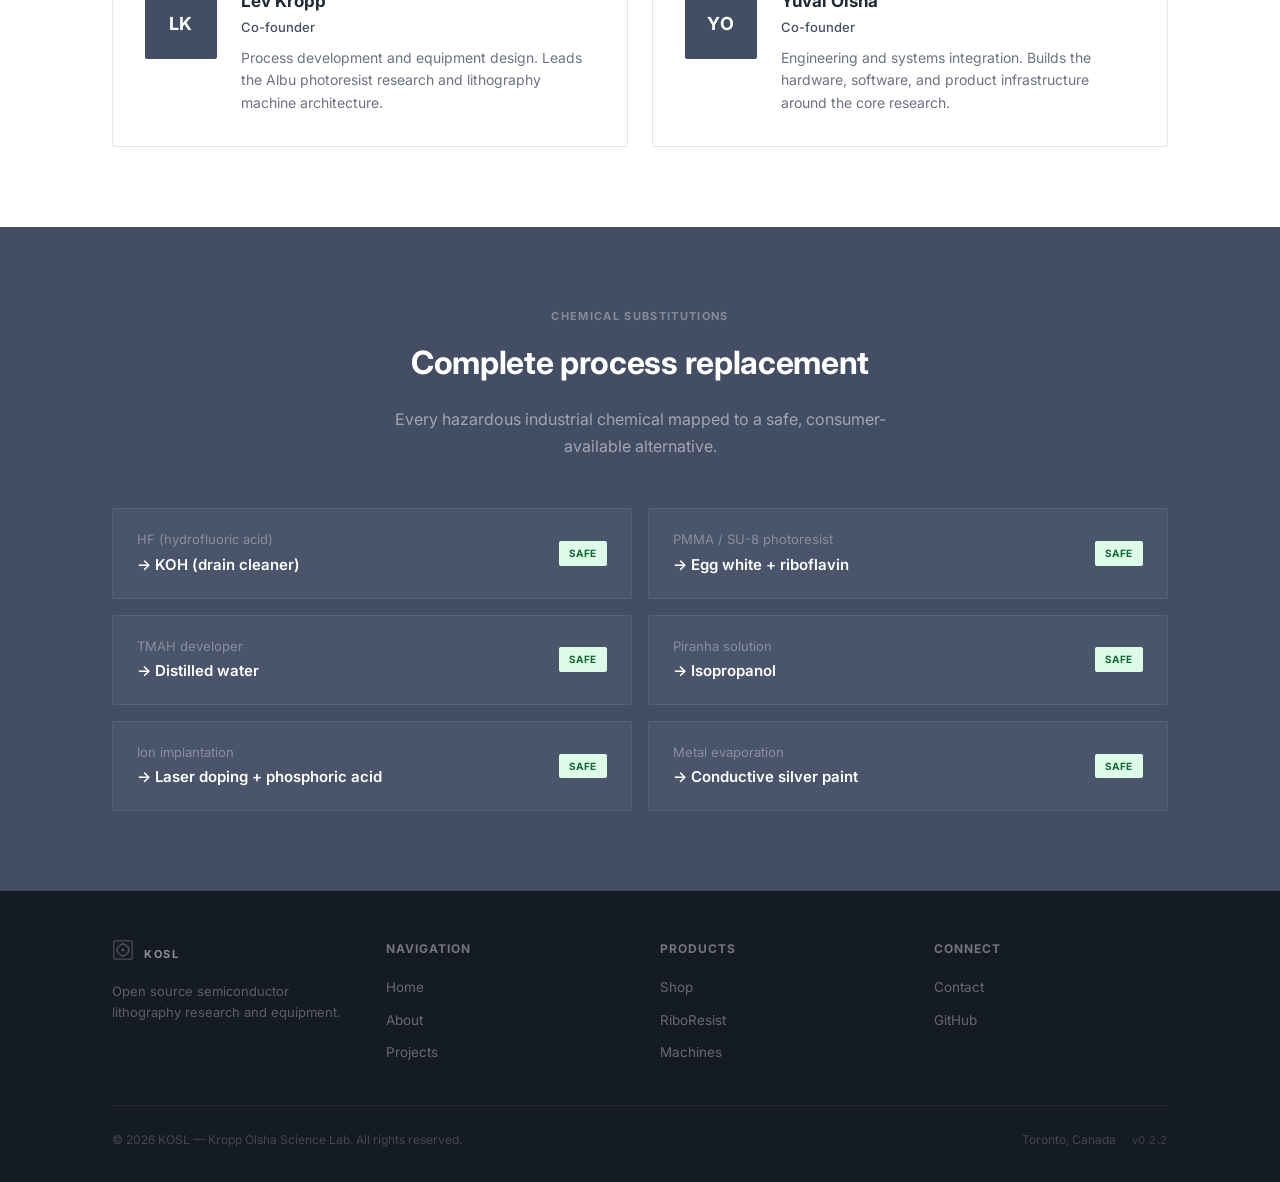
==== commit f0fa905f: "Clean up copy to professional tone v0.2.2 Rewrote all site copy from overly casual back to clean, di" ====
--- a/about.html
+++ b/about.html
@@ -14,8 +14,8 @@
     <!-- Page Header -->
     <div class="page-header">
         <span class="label">About</span>
-        <h1>What KOSL is</h1>
-        <p>A lab in Toronto trying to make chips without the billion-dollar fab.</p>
+        <h1>About KOSL</h1>
+        <p>Toronto-based open source semiconductor lithography research.</p>
     </div>
 
     <!-- Mission -->
@@ -23,31 +23,34 @@
         <div class="container">
             <div class="grid-2 reveal">
                 <div>
-                    <div class="section-label">The idea</div>
-                    <h2 class="section-heading">PCBs used to be hard too</h2>
+                    <div class="section-label">Mission</div>
+                    <h2 class="section-heading">Accessible chip fabrication</h2>
                     <p style="margin-bottom: 16px;">
-                        Twenty years ago, making a PCB at home was a pain. Now you can
-                        order one from JLCPCB for two bucks. We think chip fabrication
-                        is headed the same way, but someone has to figure out the process first.
+                        Semiconductor fabrication is locked behind billion-dollar fabs,
+                        toxic chemical supply chains, and restricted equipment. KOSL is
+                        building the processes and tools to change that — making chip-making
+                        as accessible as PCB fabrication.
                     </p>
                     <p>
-                        That's us. We're replacing every toxic, expensive, restricted chemical
-                        in semiconductor fab with stuff you can buy at a grocery store. HF becomes
-                        drain cleaner. Photoresist becomes egg whites. The developer is water.
+                        Every chemical in our process is a safe, consumer-available substitute
+                        for its industrial counterpart. HF is replaced with KOH. PMMA photoresist
+                        is replaced with egg white albumen. The developer is water.
                     </p>
                 </div>
                 <div>
-                    <div class="section-label">How it works</div>
-                    <h2 class="section-heading">Grocery store chemistry</h2>
+                    <div class="section-label">Process</div>
+                    <h2 class="section-heading">Albumen lithography</h2>
                     <p style="margin-bottom: 16px;">
-                        Egg white protein (ovalbumin) works as both photoresist and gate dielectric.
-                        Riboflavin — vitamin B2 — is the photosensitizer. Hit it with a 450nm laser
-                        and the protein crosslinks. Wash off the unexposed parts with water. Done.
+                        Egg white protein (ovalbumin) functions as both photoresist and gate
+                        dielectric (k ≈ 5–6, higher than SiO2). Riboflavin (vitamin B2) acts as
+                        a Type II photosensitizer at 450nm, generating singlet oxygen that crosslinks
+                        the protein into water-insoluble patterns.
                     </p>
                     <p>
-                        The ovalbumin also has a dielectric constant of ~5-6, higher than SiO2.
-                        So the same egg white that patterns your features also works as your
-                        gate insulator. Cost per mL: about a third of a cent.
+                        Exposure uses a 5W 450nm laser diode on a CNC platform. Development
+                        is distilled water. The dual-function material serves as both the
+                        patterning layer and the gate insulator at $0.004/mL — versus $1.49/mL
+                        for conventional PMMA.
                     </p>
                 </div>
             </div>
@@ -59,7 +62,7 @@
         <div class="container">
             <div class="section-header reveal">
                 <div class="section-label">Principles</div>
-                <h2 class="section-heading">The rules</h2>
+                <h2 class="section-heading">Design constraints</h2>
             </div>
             <div class="grid-3 reveal">
                 <div class="card">
@@ -71,7 +74,7 @@
                         </svg>
                         <div>
                             <h3>Open Source</h3>
-                            <p>Everything goes on GitHub. Process recipes, schematics, experiment results, failures included. No patents, no paywalls, no "contact us for pricing."</p>
+                            <p>All process recipes, equipment schematics, and experiment results — including failures — published under permissive licenses. No patents, no paywalls.</p>
                         </div>
                     </div>
                 </div>
@@ -84,7 +87,7 @@
                         </svg>
                         <div>
                             <h3>Accessible</h3>
-                            <p>If you can't buy it on Amazon or at a grocery store, we don't use it. No "well you just need to find a decommissioned fab" hand-waving.</p>
+                            <p>No specialty chemicals, restricted materials, or surplus equipment from decommissioned fabs. Every supply is consumer-available from standard retailers.</p>
                         </div>
                     </div>
                 </div>
@@ -97,7 +100,7 @@
                         </svg>
                         <div>
                             <h3>Safe</h3>
-                            <p>No hydrofluoric acid. No organic solvents. Nothing that'll kill you if you spill it. You should be able to do this in your garage without worrying.</p>
+                            <p>No hydrofluoric acid. No organic solvents. Water-based development, KOH etching. Safe for garage labs, makerspaces, and university teaching environments.</p>
                         </div>
                     </div>
                 </div>
@@ -110,7 +113,7 @@
         <div class="container">
             <div class="section-header reveal">
                 <div class="section-label">Team</div>
-                <h2 class="section-heading">Us</h2>
+                <h2 class="section-heading">Founders</h2>
             </div>
             <div class="team-grid reveal">
                 <div class="card">
@@ -119,7 +122,7 @@
                         <div class="team-info">
                             <h3>Lev Kropp</h3>
                             <div class="role">Co-founder</div>
-                            <p>Runs the Albu photoresist research and designs the machines. The one who figured out you could use egg whites.</p>
+                            <p>Process development and equipment design. Leads the Albu photoresist research and lithography machine architecture.</p>
                         </div>
                     </div>
                 </div>
@@ -129,7 +132,7 @@
                         <div class="team-info">
                             <h3>Yuval Olsha</h3>
                             <div class="role">Co-founder</div>
-                            <p>Builds the hardware, writes the software, wires everything together. Makes it so other people can actually use what Lev invents.</p>
+                            <p>Engineering and systems integration. Builds the hardware, software, and product infrastructure around the core research.</p>
                         </div>
                     </div>
                 </div>
@@ -141,9 +144,9 @@
     <section class="section section-dark">
         <div class="container">
             <div class="section-header section-header-center reveal">
-                <div class="section-label">Substitutions</div>
-                <h2 class="section-heading">What replaces what</h2>
-                <p class="section-desc">Every nasty chemical in the standard process, and what we use instead.</p>
+                <div class="section-label">Chemical Substitutions</div>
+                <h2 class="section-heading">Complete process replacement</h2>
+                <p class="section-desc">Every hazardous industrial chemical mapped to a safe, consumer-available alternative.</p>
             </div>
             <div class="grid-2 reveal" style="gap: 16px;">
                 <div class="card card-dark" style="padding: 20px 24px;">
